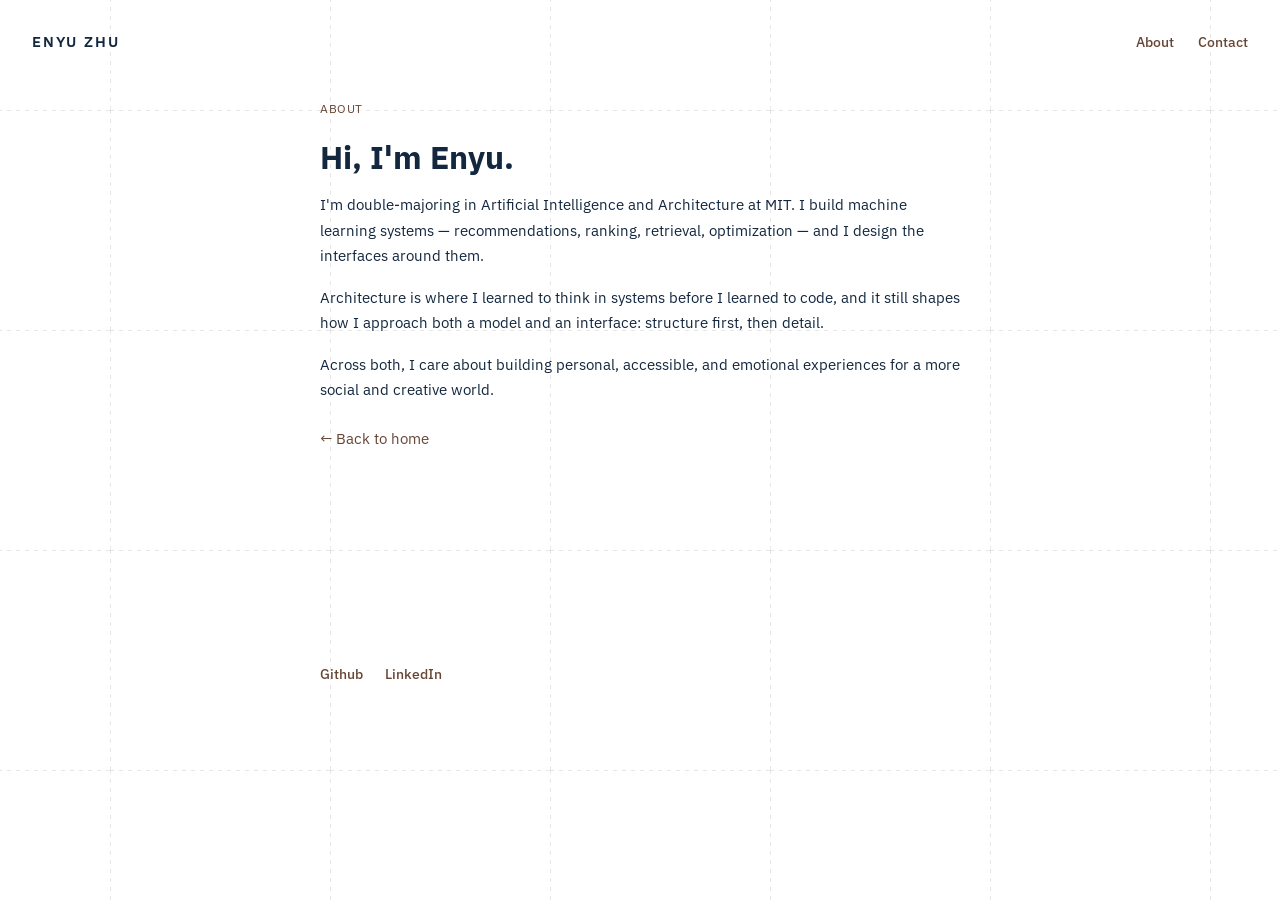
==== about.html @ 00a79f69 "Initial commit of enyuzhu.com portfolio site Static HTML/CSS/JS site: landing page with animated pro" ====
<!DOCTYPE html>
<html lang="en">
<head>
    <meta charset="UTF-8">
    <meta name="viewport" content="width=device-width, initial-scale=1.0">
    <meta name="theme-color" content="#ffffff">
    <meta name="description" content="About Enyu Zhu — AI &amp; architecture at MIT.">
    <title>About — Enyu Zhu</title>
    <link href="https://fonts.googleapis.com/css2?family=IBM+Plex+Sans:wght@400;500;600;700&display=swap" rel="stylesheet">
    <link rel="stylesheet" href="style.css">
</head>
<body>
    <div class="page">
        <header class="header">
            <a href="index.html" class="logo">ENYU ZHU</a>
            <nav class="nav-main">
                <a href="about.html">About</a>
                <a href="mailto:enyuzhu@mit.edu">Contact</a>
            </nav>
        </header>

        <main class="content">
            <span class="tag">About</span>
            <h1>Hi, I'm Enyu.</h1>
            <p>I'm double-majoring in Artificial Intelligence and Architecture at MIT. I build machine learning systems — recommendations, ranking, retrieval, optimization — and I design the interfaces around them.</p>
            <p>Architecture is where I learned to think in systems before I learned to code, and it still shapes how I approach both a model and an interface: structure first, then detail.</p>
            <p>Across both, I care about building personal, accessible, and emotional experiences for a more social and creative world.</p>
            <a class="back-link" href="index.html">&larr; Back to home</a>
        </main>

        <div class="content" style="padding-top:0;">
            <div class="socials">
                <a href="https://github.com/enyuzhu" target="_blank" rel="noopener noreferrer">Github</a>
                <a href="https://www.linkedin.com/in/amyenyuzhu" target="_blank" rel="noopener noreferrer">LinkedIn</a>
            </div>
        </div>
    </div>

    <script src="script.js"></script>
</body>
</html>
---- style.css ----
*{
    margin: 0;
    padding: 0;
    box-sizing: border-box;
    text-decoration: none;
    border: none;
    outline: none;
    scroll-behavior: smooth;
    font-family: "IBM Plex Sans", sans-serif;
}
:root{
    --cream: #E9D4C3;
    --navy: #13273F;
    --red: #660000;
    --red-arrow: #800000;
    --cocoa: #5C4433;

    --text-color: var(--navy);
    --text-muted: #674635;
    --border-soft: rgba(19, 39, 63, 0.14);
    --shell: 110rem;
    --grid-line: #cfcfcf;
    --card-edge: #674635;
}
html{
    font-size: 62.5%;
    overflow-x: hidden;
}
body{
    background-color: #ffffff;
    background-image:
        url("data:image/svg+xml,%3Csvg xmlns='http://www.w3.org/2000/svg' width='220' height='220'%3E%3Cline x1='0' y1='0' x2='0' y2='220' stroke='%23cfcfcf' stroke-width='1' stroke-dasharray='4 5'/%3E%3Cline x1='0' y1='0' x2='220' y2='0' stroke='%23cfcfcf' stroke-width='1' stroke-dasharray='4 5'/%3E%3C/svg%3E");
    background-size: 220px 220px;
    background-position: 110px 110px;
    background-attachment: fixed;
    color: var(--text-color);
}
a{
    color: inherit;
}
a:focus-visible,
button:focus-visible{
    outline: 2px solid var(--navy);
    outline-offset: 3px;
    border-radius: 0.4rem;
}

.page{
    min-height: 100vh;
    display: flex;
    flex-direction: column;
}

/* ---------- header ---------- */
.header{
    display: flex;
    justify-content: space-between;
    align-items: center;
    width: 100%;
    padding: 3.2rem 3.2rem 0;
}
.nav-main{
    display: flex;
    gap: 2.4rem;
}
.nav-main a{
    font-size: 1.4rem;
    color: var(--text-muted);
    font-weight: 500;
    transition: color 0.25s ease;
}
.nav-main a:hover{
    color: var(--text-color);
}
.logo{
    font-size: 1.5rem;
    font-weight: 600;
    letter-spacing: 0.12em;
    color: var(--navy);
}

/* ---------- hero ---------- */
.hero{
    flex: 1;
    display: flex;
    flex-direction: column;
    justify-content: center;
    max-width: var(--shell);
    width: 100%;
    margin: 0 auto;
    padding: 2rem 2.4rem;
}

/* ---------- footer ---------- */
.footer{
    width: 100%;
    padding: 0 3.2rem 3.2rem;
}

.hero-copy{
    display: grid;
    text-align: center;
    padding: 0 4rem;
}
.intro-text,
.project-title{
    grid-area: 1 / 1;
    transition: opacity 0.35s ease;
}
.intro-text{
    line-height: 1.5;
    font-weight: 400;
    color: var(--text-color);
    opacity: 1;
}
.intro-text strong{
    font-weight: 700;
}
.intro-line{
    display: block;
}
.intro-line-1{
    font-size: 2.6rem;
}
.intro-line-2{
    font-size: 2.6rem;
}
.hl-navy{
    color: var(--navy);
}
.hl-red{
    color: var(--red);
}
.project-title{
    font-size: 6.4rem;
    font-weight: 700;
    letter-spacing: 0.01em;
    line-height: 1.1;
    color: var(--cocoa);
    opacity: 0;
}
.hero-copy.showing-project .intro-text{
    opacity: 0;
}
.hero-copy.showing-project .project-title{
    opacity: 1;
}

/* ---------- cards ---------- */
.stack{
    width: fit-content;
    max-width: 100%;
    margin: 0 auto;
}
.cards-row{
    list-style: none;
    display: flex;
    justify-content: center;
    margin-top: 6rem;
}
.card-slot{
    flex: 0 0 auto;
    width: 15.6rem;
    aspect-ratio: 3 / 4.4;
    opacity: 0;
    transform: translate(var(--dx, -10rem), var(--dy, -8rem));
    transition: opacity 0.75s cubic-bezier(0.22, 1, 0.36, 1), transform 0.75s cubic-bezier(0.22, 1, 0.36, 1);
}
.card-slot:not(:first-child){
    margin-left: -2.8rem;
}
.card-slot.in{
    opacity: 1;
    transform: translate(0, 0);
}
.card-slot:nth-child(1){ --dx: -14rem; --dy: -10rem; --rot: -2deg; }
.card-slot:nth-child(2){ --dx: -7rem; --dy: -5rem; --rot: -1.2deg; }
.card-slot:nth-child(3){ --dx: -4.7rem; --dy: -3.3rem; --rot: -0.4deg; }
.card-slot:nth-child(4){ --dx: -3.5rem; --dy: -2.5rem; --rot: 0.4deg; }
.card-slot:nth-child(5){ --dx: -2.8rem; --dy: -2rem; --rot: 1.2deg; }
.card-slot:nth-child(6){ --dx: -2.3rem; --dy: -1.7rem; --rot: 2deg; }
.card{
    position: relative;
    display: block;
    width: 100%;
    height: 100%;
    overflow: hidden;
    border-radius: 1.2rem;
    background: var(--cocoa);
    cursor: pointer;
    border-left: 0.3rem solid var(--card-edge);
    transform: rotate(var(--rot, 0deg));
    transform-origin: 50% 100%;
    transition: transform 0.4s cubic-bezier(0.16, 1, 0.3, 1), box-shadow 0.4s ease;
}
.card img{
    position: absolute;
    inset: 0;
    width: 100%;
    height: 100%;
    object-fit: cover;
}

.card-slot.idle .card{
    animation: card-float 5.5s ease-in-out infinite;
}
.card-slot.idle:nth-child(2n) .card{
    animation-delay: 0.6s;
}
.card-slot.idle:nth-child(3n) .card{
    animation-delay: 1.2s;
}
@keyframes card-float{
    0%, 100%{ transform: rotate(var(--rot, 0deg)) translateY(0); }
    50%{ transform: rotate(var(--rot, 0deg)) translateY(-0.8rem); }
}

.card:hover,
.card:focus-visible,
.card-slot.idle .card:hover,
.card-slot.idle .card:focus-visible{
    animation: none;
    transform: rotate(var(--rot, 0deg)) translateY(-1.4rem) scale(1.03);
    box-shadow: 0 1.6rem 2.8rem rgba(0, 0, 0, 0.28);
}
.card-slot:hover,
.card-slot:focus-within{
    z-index: 2;
}

.card-cursor-hint{
    position: absolute;
    top: 50%;
    left: 50%;
    transform: translate(-50%, -50%) scale(0.9);
    background: var(--cream);
    color: var(--navy);
    font-size: 1.2rem;
    letter-spacing: 0.08em;
    text-transform: uppercase;
    padding: 0.7rem 1.5rem;
    border-radius: 999px;
    opacity: 0;
    transition: opacity 0.25s ease, transform 0.25s ease;
    pointer-events: none;
    white-space: nowrap;
}
.card:hover .card-cursor-hint,
.card:focus-visible .card-cursor-hint{
    opacity: 1;
    transform: translate(-50%, -50%) scale(1);
}

/* ---------- timeline / gradient arrow ---------- */
.timeline-arrow{
    display: block;
    width: calc(100% + 2.4rem);
    height: 4rem;
    margin: 6rem -1.2rem 1.6rem;
}
.arrow-stop-navy{
    stop-color: var(--navy);
}
.arrow-stop-red{
    stop-color: var(--red-arrow);
}
.arrow-navy{
    fill: var(--navy);
}
.arrow-red{
    fill: var(--red-arrow);
}

/* ---------- footer categories ---------- */
.footer-categories{
    display: flex;
    justify-content: space-between;
    gap: 3rem;
}
.category h3{
    font-size: 1.8rem;
    font-weight: 600;
    margin-bottom: 0.4rem;
}
.category p{
    font-size: 1.2rem;
    color: var(--text-muted);
}
.category-ml h3{
    color: var(--navy);
}
.category-design{
    text-align: right;
}
.category-design h3{
    color: var(--red);
}

/* ---------- socials ---------- */
.socials{
    display: flex;
    gap: 2.2rem;
}
.socials a{
    font-size: 1.4rem;
    color: var(--text-muted);
    font-weight: 500;
    transition: color 0.25s ease;
}
.socials a:hover{
    color: var(--text-color);
}

/* ---------- generic content pages (about / project) ---------- */
.content{
    flex: 1;
    max-width: 72rem;
    margin: 0 auto;
    padding: 5rem 4rem 8rem;
    width: 100%;
}
.content h1{
    font-size: 3.2rem;
    font-weight: 700;
    margin-bottom: 1.4rem;
}
.content .tag{
    display: inline-block;
    font-size: 1.2rem;
    color: var(--text-muted);
    letter-spacing: 0.05em;
    text-transform: uppercase;
    margin-bottom: 2rem;
}
.content p{
    font-size: 1.5rem;
    line-height: 1.7;
    color: var(--text-color);
    margin-bottom: 1.6rem;
}
.content .placeholder-block{
    display: block;
    width: 100%;
    aspect-ratio: 16 / 9;
    border-radius: 1.4rem;
    background: var(--cocoa);
    overflow: hidden;
    margin: 3rem 0;
}
.content .placeholder-block img{
    width: 100%;
    height: 100%;
    object-fit: cover;
}
.back-link{
    display: inline-block;
    margin-top: 1rem;
    font-size: 1.5rem;
    color: var(--text-muted);
    transition: color 0.25s ease;
}
.back-link:hover{
    color: var(--text-color);
}

@media (prefers-reduced-motion: reduce){
    .card-slot,
    .card,
    .intro-text,
    .project-title{
        transition: none !important;
        animation: none !important;
    }
}

@media (max-width: 860px){
    .nav-main{
        gap: 1.6rem;
    }
    .hero{
        padding: 3.2rem 2.4rem 3rem;
    }
    .hero-copy{
        padding: 0;
    }
    .intro-line-1{
        font-size: 2.2rem;
    }
    .intro-line-2{
        font-size: 2.2rem;
    }
    .project-title{
        font-size: 4rem;
    }
    .stack{
        max-width: 100vw;
    }
    .timeline-arrow{
        width: calc(100% + 1rem);
        margin: 3rem -0.5rem 1.6rem;
    }
    .cards-row{
        overflow-x: auto;
        scroll-snap-type: x mandatory;
        padding-bottom: 1rem;
        margin-top: 3.2rem;
    }
    .card-slot{
        scroll-snap-align: start;
    }
    .footer-categories{
        flex-direction: column;
        gap: 2rem;
        text-align: left;
    }
    .category-design{
        text-align: left;
    }
}

@media (max-width: 520px){
    .intro-line-1{
        font-size: 1.9rem;
    }
    .intro-line-2{
        font-size: 1.9rem;
    }
    .project-title{
        font-size: 3rem;
    }
    .card-slot{
        width: 13rem;
    }
    .content{
        padding: 4rem 2.4rem 6rem;
    }
    .content h1{
        font-size: 2.6rem;
    }
}
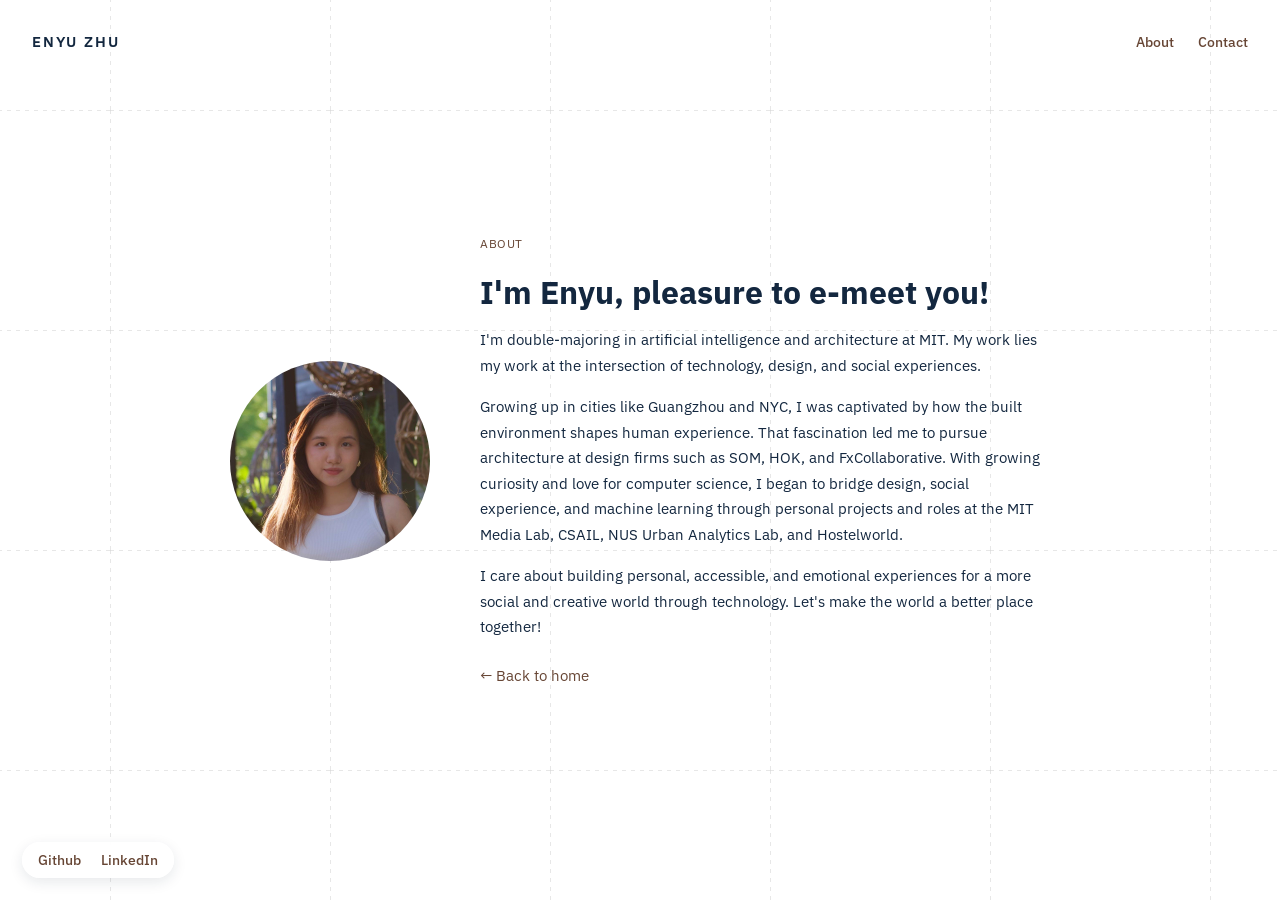
==== commit 006a8c71: "Add About headshot, real project content, and case study media - About page: circular headshot, two-" ====
--- a/about.html
+++ b/about.html
@@ -4,8 +4,8 @@
     <meta charset="UTF-8">
     <meta name="viewport" content="width=device-width, initial-scale=1.0">
     <meta name="theme-color" content="#ffffff">
-    <meta name="description" content="About Enyu Zhu — AI &amp; architecture at MIT.">
-    <title>About — Enyu Zhu</title>
+    <meta name="description" content="Learn more about Enyu Zhu, a student double-majoring in AI and architecture at MIT.">
+    <title>About | Enyu Zhu</title>
     <link href="https://fonts.googleapis.com/css2?family=IBM+Plex+Sans:wght@400;500;600;700&display=swap" rel="stylesheet">
     <link rel="stylesheet" href="style.css">
 </head>
@@ -19,21 +19,24 @@
             </nav>
         </header>
 
-        <main class="content">
-            <span class="tag">About</span>
-            <h1>Hi, I'm Enyu.</h1>
-            <p>I'm double-majoring in Artificial Intelligence and Architecture at MIT. I build machine learning systems — recommendations, ranking, retrieval, optimization — and I design the interfaces around them.</p>
-            <p>Architecture is where I learned to think in systems before I learned to code, and it still shapes how I approach both a model and an interface: structure first, then detail.</p>
-            <p>Across both, I care about building personal, accessible, and emotional experiences for a more social and creative world.</p>
-            <a class="back-link" href="index.html">&larr; Back to home</a>
+        <main class="content about-content">
+            <div class="about-photo">
+                <img src="Assets/headshot.jpg" alt="Portrait of Enyu Zhu">
+            </div>
+            <div class="about-text">
+                <span class="tag">About</span>
+                <h1>I'm Enyu, pleasure to e-meet you!</h1>
+                <p>I'm double-majoring in artificial intelligence and architecture at MIT. My work lies my work at the intersection of technology, design, and social experiences.</p>
+                <p>Growing up in cities like Guangzhou and NYC, I was captivated by how the built environment shapes human experience. That fascination led me to pursue architecture at design firms such as SOM, HOK, and FxCollaborative. With growing curiosity and love for computer science, I began to bridge design, social experience, and machine learning through personal projects and roles at the MIT Media Lab, CSAIL, NUS Urban Analytics Lab, and Hostelworld.</p>
+                <p>I care about building personal, accessible, and emotional experiences for a more social and creative world through technology. Let's make the world a better place together!</p>
+                <a class="back-link" href="index.html">&larr; Back to home</a>
+            </div>
         </main>
 
-        <div class="content" style="padding-top:0;">
-            <div class="socials">
-                <a href="https://github.com/enyuzhu" target="_blank" rel="noopener noreferrer">Github</a>
-                <a href="https://www.linkedin.com/in/amyenyuzhu" target="_blank" rel="noopener noreferrer">LinkedIn</a>
-            </div>
-        </div>
+        <footer class="socials">
+            <a href="https://github.com/enyuzhu" target="_blank" rel="noopener noreferrer">Github</a>
+            <a href="https://www.linkedin.com/in/amyenyuzhu" target="_blank" rel="noopener noreferrer">LinkedIn</a>
+        </footer>
     </div>
 
     <script src="script.js"></script>
--- a/style.css
+++ b/style.css
@@ -17,6 +17,7 @@
 
     --text-color: var(--navy);
     --text-muted: #674635;
+    --label-muted: rgba(103, 70, 53, 0.5);
     --border-soft: rgba(19, 39, 63, 0.14);
     --shell: 110rem;
     --grid-line: #cfcfcf;
@@ -89,12 +90,6 @@
     width: 100%;
     margin: 0 auto;
     padding: 2rem 2.4rem;
-}
-
-/* ---------- footer ---------- */
-.footer{
-    width: 100%;
-    padding: 0 3.2rem 3.2rem;
 }
 
 .hero-copy{
@@ -189,6 +184,7 @@
     background: var(--cocoa);
     cursor: pointer;
     border-left: 0.3rem solid var(--card-edge);
+    border-bottom: 0.3rem solid var(--card-edge);
     transform: rotate(var(--rot, 0deg));
     transform-origin: 50% 100%;
     transition: transform 0.4s cubic-bezier(0.16, 1, 0.3, 1), box-shadow 0.4s ease;
@@ -199,6 +195,9 @@
     width: 100%;
     height: 100%;
     object-fit: cover;
+}
+.card-slot:nth-child(5) .card img{
+    object-position: 64% 50%;
 }
 
 .card-slot.idle .card{
@@ -296,10 +295,19 @@
     color: var(--red);
 }
 
-/* ---------- socials ---------- */
+/* ---------- socials (fixed, persists across scroll on every page) ---------- */
 .socials{
-    display: flex;
-    gap: 2.2rem;
+    position: fixed;
+    left: 2.2rem;
+    bottom: 2.2rem;
+    display: flex;
+    gap: 2rem;
+    padding: 0.9rem 1.6rem;
+    background: rgba(255, 255, 255, 0.88);
+    backdrop-filter: blur(6px);
+    border-radius: 999px;
+    box-shadow: 0 0.4rem 1.4rem rgba(19, 39, 63, 0.1);
+    z-index: 50;
 }
 .socials a{
     font-size: 1.4rem;
@@ -309,6 +317,28 @@
 }
 .socials a:hover{
     color: var(--text-color);
+}
+
+/* ---------- about page ---------- */
+main.about-content{
+    display: flex;
+    align-items: center;
+    gap: 5rem;
+    max-width: 90rem;
+}
+.about-photo{
+    flex: 0 0 auto;
+}
+.about-photo img{
+    display: block;
+    width: 20rem;
+    height: 20rem;
+    border-radius: 50%;
+    object-fit: cover;
+}
+.about-text{
+    flex: 1;
+    min-width: 0;
 }
 
 /* ---------- generic content pages (about / project) ---------- */
@@ -352,6 +382,141 @@
     height: 100%;
     object-fit: cover;
 }
+
+/* ---------- project detail page ---------- */
+.project-page{
+    flex: 1;
+    max-width: 100rem;
+    margin: 0 auto;
+    padding: 5rem 4rem 8rem;
+    width: 100%;
+}
+.project-hero{
+    display: flex;
+    align-items: flex-start;
+    gap: 5rem;
+}
+.project-media{
+    flex: 0 0 auto;
+}
+.project-media img{
+    display: block;
+    height: 62rem;
+    width: auto;
+    max-width: 48rem;
+    object-fit: contain;
+    object-position: top;
+}
+.project-info{
+    flex: 1;
+    min-width: 0;
+}
+.project-tag{
+    display: block;
+    font-size: 1.6rem;
+    color: var(--text-muted);
+    margin-bottom: 1.8rem;
+}
+.project-info h1{
+    font-size: 3.8rem;
+    font-weight: 700;
+    color: var(--navy);
+    line-height: 1.15;
+    margin-bottom: 3.2rem;
+}
+.project-field{
+    margin-bottom: 2.6rem;
+}
+.project-field:last-child{
+    margin-bottom: 0;
+}
+.field-label{
+    display: block;
+    font-size: 1.2rem;
+    font-weight: 600;
+    letter-spacing: 0.08em;
+    text-transform: uppercase;
+    color: var(--label-muted);
+    margin-bottom: 0.7rem;
+}
+.project-field p{
+    font-size: 1.5rem;
+    line-height: 1.6;
+    color: var(--text-color);
+}
+
+.see-more{
+    display: flex;
+    flex-direction: column;
+    align-items: center;
+    gap: 0.4rem;
+    width: fit-content;
+    margin: 7rem auto 0;
+    font-size: 1.3rem;
+    font-weight: 600;
+    letter-spacing: 0.1em;
+    text-transform: uppercase;
+    color: var(--text-muted);
+    transition: color 0.25s ease;
+}
+.see-more:hover{
+    color: var(--text-color);
+}
+.see-more svg{
+    width: 1.6rem;
+    height: 1.6rem;
+    stroke: currentColor;
+}
+
+.case-study{
+    max-width: 94rem;
+    margin: 6rem auto 0;
+    display: flex;
+    flex-direction: column;
+    gap: 4rem;
+}
+.case-block:not(.case-block-media){
+    max-width: 72rem;
+    margin: 0 auto;
+    width: 100%;
+}
+.case-block-media{
+    display: flex;
+    align-items: center;
+    gap: 4.5rem;
+}
+.case-media{
+    flex: 1;
+    min-width: 0;
+}
+.case-media img{
+    display: block;
+    width: 100%;
+    height: auto;
+    border-radius: 1.2rem;
+}
+.case-text{
+    flex: 1;
+    min-width: 0;
+    max-width: 48rem;
+}
+.case-block h2{
+    font-size: 1.3rem;
+    font-weight: 600;
+    letter-spacing: 0.08em;
+    text-transform: uppercase;
+    color: var(--navy);
+    margin-bottom: 1rem;
+}
+.case-block p{
+    font-size: 1.6rem;
+    line-height: 1.7;
+    color: var(--text-color);
+}
+.case-study .back-link{
+    margin-top: 1rem;
+}
+
 .back-link{
     display: inline-block;
     margin-top: 1rem;
@@ -416,6 +581,41 @@
     .category-design{
         text-align: left;
     }
+    .socials{
+        left: 2rem;
+        bottom: 2rem;
+    }
+    .about-content{
+        flex-direction: column;
+        text-align: center;
+    }
+    .about-text{
+        text-align: left;
+    }
+    .about-photo img{
+        width: 16rem;
+        height: 16rem;
+    }
+    .project-hero{
+        flex-direction: column;
+    }
+    .project-media{
+        flex: 0 0 auto;
+        width: 100%;
+        max-width: 28rem;
+        margin: 0 auto;
+    }
+    .project-media img{
+        width: 100%;
+        height: auto;
+        max-width: 100%;
+    }
+    .project-info h1{
+        font-size: 2.8rem;
+    }
+    .case-block-media{
+        flex-direction: column;
+    }
 }
 
 @media (max-width: 520px){
